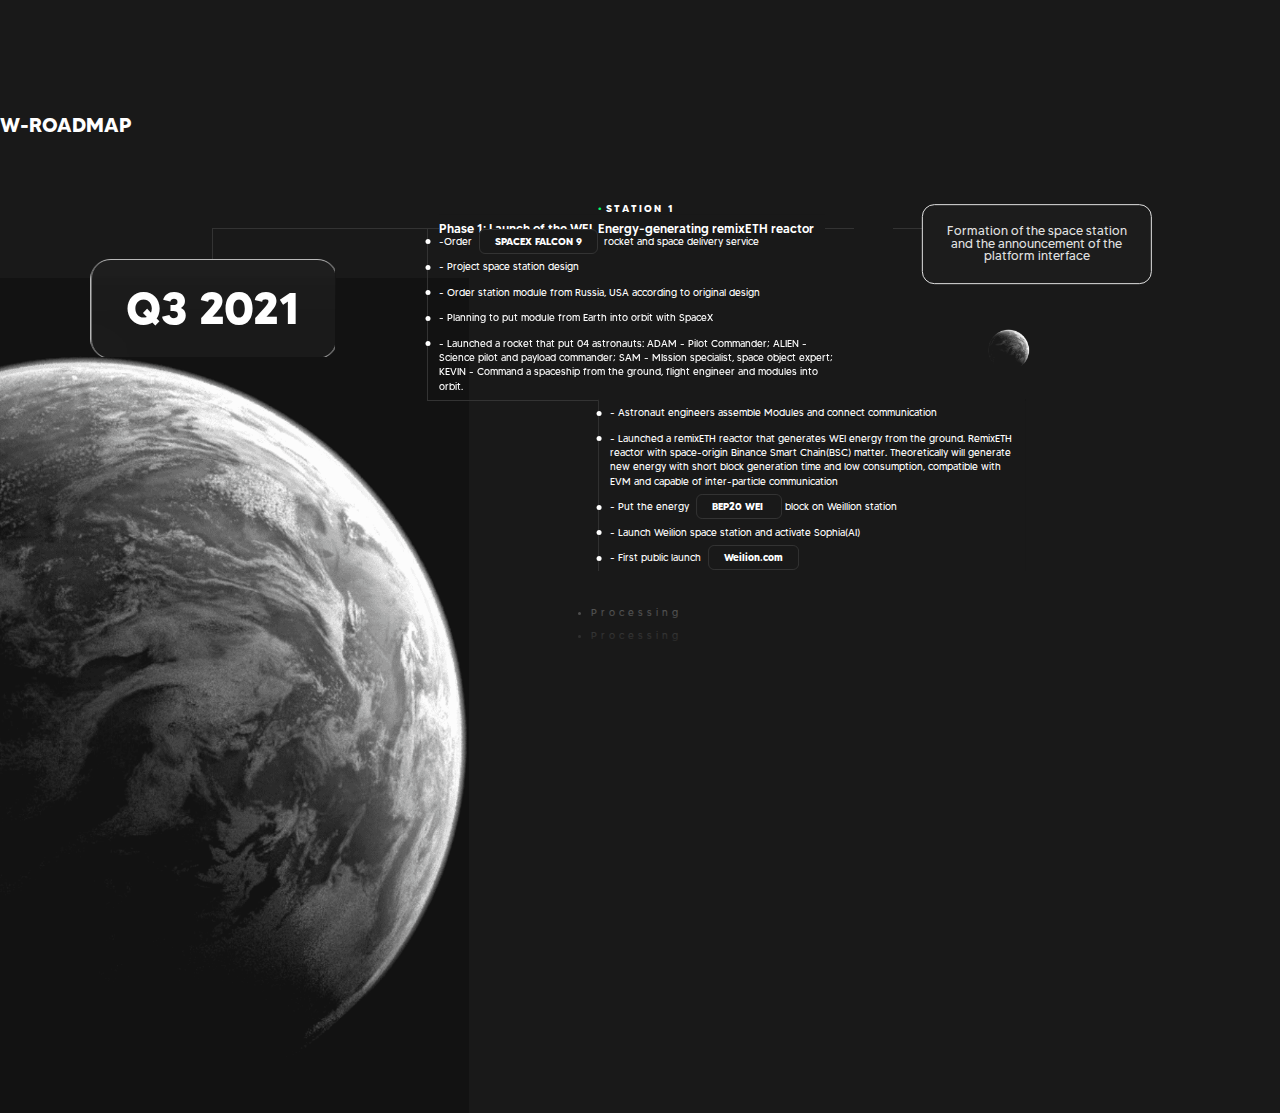
==== roadmap.html @ c8d4d37c "[update]" ====
<!DOCTYPE html>
<html lang="en">
  <head>
    <meta charset="UTF-8" />
    <meta http-equiv="X-UA-Compatible" content="IE=edge" />
    <meta name="viewport" content="width=device-width, initial-scale=1.0" />
    <!-- CSS only -->

    <link
      href="https://cdn.jsdelivr.net/npm/bootstrap@5.1.1/dist/css/bootstrap.min.css"
      rel="stylesheet"
      integrity="sha384-F3w7mX95PdgyTmZZMECAngseQB83DfGTowi0iMjiWaeVhAn4FJkqJByhZMI3AhiU"
      crossorigin="anonymous"
    />
    <link
      rel="stylesheet"
      href="https://cdnjs.cloudflare.com/ajax/libs/font-awesome/6.0.0-beta2/css/all.min.css"
      integrity="sha512-YWzhKL2whUzgiheMoBFwW8CKV4qpHQAEuvilg9FAn5VJUDwKZZxkJNuGM4XkWuk94WCrrwslk8yWNGmY1EduTA=="
      crossorigin="anonymous"
      referrerpolicy="no-referrer"
    />
    <title>Document</title>
    <link rel="stylesheet" type="text/css" href="style.css" />
    <link rel="stylesheet" type="text/css" href="./assets/css/roadmap.css" />
  </head>
  <div class="content_W_Roadmap" id="roadmap">
    <div class="content_W_Roadmap_item_overlay"></div>
    <div>
      <div class="content_W_Roadmap_item">
        <h1 class="text-center" style="color: white; padding: 5rem 0px 5rem 0">
          W-ROADMAP
        </h1>
        <h4 class="text-center">STATION 1</h4>

        <div class="wrap-roadmap mt-5 pt-5">
          <div class="left">
            <img src="./assets/images/img-left.png" alt="" />
            <div class="left-border"></div>
            <div class="content">
              <div class="overplays"></div>
              <div class="text">Q3 2021</div>
            </div>
          </div>
          <div class="center">
            <div class="main">
              <div class="title">
                Phase 1: Launch of the WEI. Energy-generating remixETH reactor
              </div>
              <div class="mt-4">
                -Order <span class="special">SPACEX FALCON 9</span> rocket and
                space delivery service
              </div>
              <div class="mt-4">- Project space station design</div>
              <div>
                - Order station module from Russia, USA according to original
                design
              </div>
              <div>
                - Planning to put module from Earth into orbit with SpaceX
              </div>
              <div class="mt-4 mb-4">
                - Launched a rocket that put 04 astronauts: ADAM - Pilot
                Commander; ALIEN - Science pilot and payload commander; SAM -
                MIssion specialist, space object expert; KEVIN - Command a
                spaceship from the ground, flight engineer and modules into
                orbit.
              </div>
            </div>
            <div class="seconds main">
              <div>
                - Astronaut engineers assemble Modules and connect communication
              </div>
              <div>
                - Launched a remixETH reactor that generates WEI energy from the
                ground. RemixETH reactor with space-origin Binance Smart
                Chain(BSC) matter. Theoretically will generate new energy with
                short block generation time and low consumption, compatible with
                EVM and capable of inter-particle communication
              </div>
              <div>
                - Put the energy <span class="special"> BEP20 WEI </span> block
                on Weillion station
              </div>
              <div>
                - Launch Weilion space station and activate
                <span class="font-bold">Sophia(AI)</span>
              </div>
              <div class="pb-5">
                - First public launch <span class="special">Weilion.com</span>
              </div>
            </div>
          </div>
          <div class="right">
            <div class="right-border"></div>
            <div class="right-box">
              Formation of the space station <br />
              and the announcement of the <br />
              platform interface
            </div>
            <img src="./assets/images/right-image.png" alt="" />
          </div>
        </div>

        <div class="content_W_Roadmap_item_2">
          <ul>
            <li>
              <p>Processing</p>
            </li>
            <li>
              <p>Processing</p>
            </li>
            <li>
              <p>Processing</p>
            </li>
          </ul>
        </div>
      </div>
    </div>
  </div>
  <body></body>
</html>
---- style.css ----
body {
  margin: 0;
  padding: 0;
}

@font-face {
  font-family: MADETOMMY;
  src: url(./assets/fonts/MADE\ TOMMY\ Bold_PERSONAL\ USE.otf);
  font-weight: bold;
  font-style: italic, oblique;
}
@font-face {
  font-family: MADETOMMY;
  src: url(./assets/fonts/MADE\ TOMMY\ Light_PERSONAL\ USE.otf);
  font-weight: light;
  font-style: italic, oblique;
}
@font-face {
  font-family: MADETOMMY;
  src: url(./assets/fonts//MADE\ TOMMY\ Regular_PERSONAL\ USE.otf);
  font-weight: normal;
  font-style: italic, oblique;
}
@font-face {
  font-family: MADETOMMY;
  src: url(./assets/fonts/MADE\ TOMMY\ Medium_PERSONAL\ USE.otf);
  font-weight: 500;
  font-style: italic, oblique;
}
@font-face {
  font-family: CourierNewPSMT;
  src: url(./assets/fonts/Courier\ New\ Regular.ttf);
  font-weight: normal;
  font-style: italic, oblique;
}
/* @font-face {
  font-family: MADETOMMY;
  src: url(./assets/fonts/MADE\ TOMMY\ Light_PERSONAL\ USE.otf);
  font-weight: bold;
  font-style: italic, oblique;
} */
* {
  font-family: MADETOMMY;
}
#background-video,
.background-video {
  width: 100%;
  height: 100%;
  object-fit: cover;
  position: absolute;
  left: 0;
  right: 0;
  top: 0;
  bottom: 0;
  z-index: -1;
}
.main {
  position: relative;
  height: 800px;
  width: 100%;
  /* background: black; */
}
.img-radar {
  position: absolute;
  left: -133px;
  top: -39px;
}
.img-radar img {
  height: 100%;
}
.title-banner-bottom {
  justify-content: space-evenly;
}
.img-moon {
  position: absolute;
  right: 41px;
  top: 10px;
}
.img-ship-radar {
  position: absolute;
  right: 147px;
  top: 193px;
}
.exchange-NFT {
  position: absolute;
  right: 61px;
  top: 230px;
  color: white;
  text-align: center;
}
.exchange_style::before {
  content: "\2022";
  color: #00ff66;
  font-weight: bold;
  display: inline-block;
  width: 1em;
  margin-left: -1em;
}
.content-main {
  position: absolute;
  color: white;
  text-align: center;
  bottom: 0;
  left: 0;
  right: 0;
  z-index: 100;
}
nav ul {
  display: flex;
  justify-content: center;
  list-style: none;
}
nav ul li a {
  font-size: 16px;
  text-decoration: none;
  margin: 19px;
  padding: 15px 0;
  color: white;
  opacity: 0.5;
  /* border-bottom: 1px solid white; */
}
.content-main-responsive-item_video {
  display: flex;
  justify-content: center;
  align-items: center;
  position: absolute;
  bottom: 0;
}
.content-main-responsive-item p {
  font-size: 7px;
  letter-spacing: 0.25px;
  color: #b8b8b8;
}
.p_number {
  margin-bottom: 0;
}
.wellion-container {
  padding-bottom: 5rem;
}
.box-card-right {
  padding-left: 35px !important;
}
.advantaged-container {
  margin-bottom: 4rem;
}
@media screen and (min-width: 1920px) {
  #navbarNavDropdown {
    justify-content: flex-end !important;
  }
}
@media screen and (min-width: 480px) {
  .twitter_insta {
    margin: 0 !important;
  }
  #navbarNavDropdown {
    display: flex;
    justify-content: space-around;
  }
}
@media screen and (max-width: 480px) {
  .content_generate_contructor_left {
    margin-left: 0rem !important;
  }
}
@media screen and (max-width: 768px) {
  .title-weilion {
    padding: 40px 0px 20px 0px !important;
  }
  .btn-shine {
    margin-top: 0 !important;
  }
  .content_generate_contructor_left {
    margin-left: 0rem !important;
  }
  .content_generate_contructor_left {
    text-align: center;
  }
  .content_W_Team_responsive {
    display: block !important;
  }
  .box-card-right {
    padding: 0 !important;
  }
  .box-card-right .content_generate_margin {
    max-width: 460px;
    margin: 0 auto;
  }
  .box-card-right .content_generate_cost_right {
    max-width: 460px;
    margin: 0 auto;
  }
}

.logo_space {
}

@media screen and (max-width: 1200px) {
  .content_W_Team_content_item {
    display: none !important;
  }
}
@media screen and (max-width: 480px) {
  .content_concept img {
    height: 70px !important;
    object-fit: contain !important;
    width: 100%;
  }
  .content_concept img.logo_nasa,
  .content_concept img.nasa {
    width: 100px !important;
  }
  .binance {
    width: 100%;
  }
  .content_purpose_advantaged {
    padding: 0px 20px;
    overflow: hidden;
  }

  .launch_location_responsive {
    display: flex !important;
  }
  .launch_location {
    display: none !important;
  }
  .content_W_Orbit {
    background-image: none !important;
    height: 438px !important;
    background-color: #0d0d0d !important;
  }
  .launch2 {
    display: block !important;
  }

  .launch {
    display: none;
  }
  .content_generate_contructor_left p {
    padding: 20px !important;
    width: 300px !important;
  }
  .chat1 {
    display: block;
  }
  .chat {
    display: none !important;
  }
  .iframe_res {
    width: 150px !important;
    height: 120px !important;
  }
  #background-video_astronaut {
    height: 52vh;
  }
  .content_astronaut {
    height: auto !important;
    width: auto !important;
    /* border: 1px solid #000000; */
  }
  .insta_pc {
    display: none;
  }
  .insta_responsive {
    display: block !important;
  }
  .content_W-Comunication {
    height: 383px !important;
    background-color: #0d0d0d !important;
  }
  .content_concept_item {
    margin: 0 20px !important;
  }
  .logo_space {
    margin-top: 20px !important;
    margin-right: 0 !important;
  }

  .nasa {
    width: 48.5px;
    height: 10px;
  }
  .logo_nasa {
    width: 35px;
    height: 17.5px;
  }
  .space_x {
    width: 99px;
    height: 32.7px;
  }
  .Concept {
    font-size: 19px !important;
    line-height: 10px;
    color: #e1e1e1;
    margin-bottom: 50px;
  }

  .COMUNICATION {
    font-size: 22px;
    letter-spacing: 0.36px;
    color: #f1f1f1;
  }
  .content-main-responsive {
    display: block !important;
  }
  .content_purpose_advantaged {
    height: 730px !important;
  }
  .content_purpose_advantaged_item {
    width: 100% !important;
  }

  .nav-link {
    cursor: pointer;
    margin: 0;
  }
  .icon-close {
    margin-right: 10px;
    margin-top: 10px !important;
  }
  .nav-item {
    cursor: pointer !important;
    text-align: left;
    padding-left: 22px;
    padding-right: 22px;
  }
  .content_purpose_advantaged_black {
    border: 1px solid gray;
    width: 100% !important;
    margin-bottom: 16px;
    padding: 25px;
  }
  .content_generate_contructor_right_item2 {
    padding-left: 0px !important;
    text-align: center !important;
  }
  .content_generate_contructor_right_item2_span {
    font-size: 11px;
    font-weight: normal !important;
  }
  .content_generate_cost {
    border: 1px solid #ff6d00;
    text-align: center;
    border-radius: 5px;
    margin: 0 35px;
    padding: 22px;
  }
  .million {
    display: block;
    font-weight: bold;
  }
  .wellion {
    font-weight: bold;
  }
  .hr-range {
    display: none;
  }
  .content_generate_contructor_right_orbital {
    display: block !important;
  }
  .btn_W-Comunication {
    font-size: 12px !important;
    line-height: 1px !important;
    letter-spacing: 0.18px !important;
    padding: 10px 25px;
  }
  .content-astronaut {
    height: 157px !important;
  }
  .navbar-nav {
    cursor: pointer !important;
    width: 200px;
    position: absolute;
    right: 30px;
    padding: 0.5px 0 14px 13.5px;
    background-color: #1c1c1c;
    top: 20px;
    right: 7px;
    z-index: 2;
  }
  .navbar-toggle-mb {
    display: block !important;
    text-align: right;
    padding-right: 7px;
    margin-bottom: 0;
    padding-top: 0px;
    padding-bottom: 10px;
    background: transparent;
  }
  .content_purpose_advantaged .nav-tabs .nav-link:hover {
    border-bottom: none;
  }
  .content_purpose_advantaged .nav-tabs .nav-link.active {
    border-bottom: none;
  }
  .content_generate_contructor_left_p {
    width: 100%;
    font-size: 12px !important;
  }
  .content_generate_margin {
    margin: 0 5px !important;
  }
  .may122021 {
    font-size: 15px;
  }
  .content_generate_manufacturer {
    margin: 0 32px;
    font-size: 9px;
    margin-top: 40px;
  }
  .title {
    display: none;
  }
  .content_purpose_advantaged_none {
    display: flex !important;
    font-size: 13px;
    padding-right: 69px;
  }
  .content_purpose_advantaged_tabs {
    margin: 0 !important;
    margin-top: 30px !important;
    height: 331px !important;
  }
  .tab-content {
    padding: 0 10px !important;
  }
  .tabs-purpose {
    font-size: 12px;
  }
  .img-radar {
    position: absolute;
    left: -389px;
    top: 73px;
  }
  .img-moon {
    display: none;
  }
  .content-main {
    display: none;
  }
  .hr_concrept {
    margin-top: 11px !important;
  }
  .content_W_Roadmap_item_2 {
    margin-right: 34px !important;
  }
  .imgCarousel {
    height: 300px;
  }
  .img-ship-radar {
    top: 134px;
    right: 61px;
  }
  .content_W_Team_content_item {
    display: none !important;
  }
  .content_W_Team_responsive {
    display: block !important;
  }
  .tabs-purpose p {
    font-size: 11px;
  }
  .p_style {
    padding: 0 !important;
    max-width: 90% !important;
  }
  .exchange-NFT {
    right: 8px;
    top: 161px;
  }
  .exchange_style {
    font-size: 11px;
  }
  .NFT {
    font-size: 12px;
  }
}
.shadow-overlay {
  position: absolute;
  bottom: -1px;
  background-image: linear-gradient(to bottom, rgba(0, 0, 0, 0) -3%, #000 93%);
  height: 100px;
  width: 100%;
}
.navbar {
  z-index: 11;
}
.navbar-toggle-mb {
  display: none;
}
.tab-pane {
  margin-top: 1rem;
}
.nav-tabs {
  margin-top: 2rem;
}
.tab-content {
  font-size: 14;
  padding: 0 60px;
  margin-bottom: 3.5rem;
}
nav ul li a:hover {
  border-bottom: 1px solid;
  margin-bottom: -1px;
  color: white;
  opacity: 1;
}
.navbar-brand {
  padding: 0 !important;
  z-index: 100;
  font-family: CourierNewPSMT;
  letter-spacing: 3px;
}
.content_generate {
  height: 100%;
  background-color: black;
}
.content_generate_title {
  text-align: center;
  color: white;
  margin-top: 74px;
  font-weight: bold;
}
.content_generate_contructor_left {
  margin-left: 4rem;
}
.content_generate_contructor_left p {
  padding: 50px;
  width: 469px;
  color: white;
  font-size: 13px;
  text-align: left;
}
.modal-dialog {
  max-width: 653px !important;
}
.content_generate_contructor_right {
  padding: 36px;
  width: 301px;
  height: 414px;
  background-color: #ff6d00;
  border-radius: 10px;
  display: flex;
  justify-content: center;
  align-items: center;
}
.content_generate_contructor_right_item {
  text-align: center;
  color: #e1e1e1;
}
.content_generate_contructor_right_item2 {
  padding-left: 15px;
  text-align: left;
}
.content_generate_contructor_right_orbital {
  display: flex;
}
.content_generate_manufacturer {
  color: #b8b8b8;
  font-size: 11px;
  padding-top: 16px;
}
.generate {
  font-size: 36px;
  font-weight: bold;
}

.upto {
  font-weight: bold;
  font-size: 21px;
}
.one {
  font-size: 118px;
  font-weight: bold;
}
.billion {
  font-weight: bold;
  font-size: 40px;
  margin-bottom: 0;
}
.energy {
  font-size: 17px;
}
/* content_purpose_advantaged */
.imgCarousel {
  /* margin-left: 300px; */
  /* margin-left: 290px; */
}
.content_purpose_advantaged {
  height: 100%;
  position: relative;
  background-color: #191919;
  height: 600px;
  height: 400;
  -webkit-filter: grayscale(100%); /* Safari 6.0 - 9.0 */
  filter: grayscale(100%);
  background-image: url("./assets/images/bg-purpose.png");
  background-repeat: no-repeat;
  background-size: cover;
  background-position: center center;
  background-color: black;
}
.content_purpose_advantaged_tabs {
  max-width: 600px;
  border: 2px solid #b8b8b8;
  background-color: #191919;
  margin-top: 60px;
  --all: 0px;
  --b: white;

  /* width:200px;
  height:150px; */
  display: inline-block;
  border: 4px solid var(--b);
  background: linear-gradient(
        45deg,
        var(--b) 0 calc(var(--bottom-left, var(--all)) + 5px),
        transparent 0
      )
      bottom left / 50% 50%,
    linear-gradient(
        -45deg,
        var(--b) 0 calc(var(--bottom-right, var(--all)) + 5px),
        transparent 0
      )
      bottom right/50% 50%,
    linear-gradient(
        135deg,
        var(--b) 0 calc(var(--top-left, var(--all)) + 5px),
        transparent 0
      )
      top left / 50% 50%,
    linear-gradient(
        -135deg,
        var(--b) 0 calc(var(--top-right, var(--all)) + 5px),
        transparent 0
      )
      top right / 50% 50%,
    var(--img, #191919);
  background-origin: border-box;
  background-repeat: no-repeat;
  -webkit-mask: linear-gradient(
        45deg,
        transparent 0 var(--bottom-left, var(--all)),
        #fff 0
      )
      bottom left,
    linear-gradient(
        -45deg,
        transparent 0 var(--bottom-right, var(--all)),
        #fff 0
      )
      bottom right,
    linear-gradient(135deg, transparent 0 var(--top-left, var(--all)), #fff 0)
      top left,
    linear-gradient(-135deg, transparent 0 var(--top-right, var(--all)), #fff 0)
      top right;
  -webkit-mask-size: 50.5% 50.5%;
  -webkit-mask-repeat: no-repeat;
}
.content_purpose_advantaged_tabs .nav-link {
  color: white !important;
}
.content_purpose_advantaged_black {
  background-color: #191919;
  width: 203px;
  height: 53px;
  display: flex;
  align-items: center;
  justify-content: center;
  border-radius: 8px;
  box-shadow: 1px 2.5px 3.5px 0 rgba(0, 0, 0, 0.5);
}
marquee {
  color: white;
  font-size: 12px;
}
.item-info-bottom-banner-chart {
  max-width: 270px;
}
.item-info-bottom-banner p {
  line-height: 1.19;
  letter-spacing: 1.8px;
  font-size: 14px;
}
.content_purpose_advantaged_none {
  display: none;
}
.content_purpose_advantaged_black span {
  color: #b8b8b8;
  font-size: 14px;
  font-weight: 500;
  font-stretch: normal;
  font-style: normal;
  line-height: 2.38;
  letter-spacing: 0.72px;
}
.content_purpose_advantaged_item {
  text-align: center;
}
.content_purpose_advantaged_item .title {
  font-size: 13px;
  color: #696969;
}
#nav-tab {
  border-bottom: none;
}
.content_purpose_advantaged .nav {
  justify-content: center;
}
.content_purpose_advantaged .nav-tabs .nav-link.active {
  color: white;
  background-color: transparent;
  border-color: transparent;
  border-bottom: 1px solid white;
}
.content_purpose_advantaged .nav-tabs .nav-link:hover {
  border-color: transparent;
  border-bottom: 1px solid white;
}
.btn-purpose {
  color: white;
  font-weight: bold;
  margin: 0 10px;
}

/* astronault */
.content-astronaut {
  background-image: url("./assets/images/astronaut.png");
  height: 529px;
  background-repeat: no-repeat;
  background-size: cover;
  width: 100%;
  background-position: center;
}
/* W_orbit */
.content_W_Orbit {
  background-image: url("./assets/images/moon-space.png");
  height: 835px;
  background-size: cover;
  color: white;
}
/* footer */
.content_concept {
  /* background-color: #191919; */
  height: 400px;
  display: flex;
  justify-content: center;
  align-items: center;
  /* border-bottom: 1px solid #696969; */
  position: relative;
  width: 100%;
  transform: scale(1.006);
}
.content_concept img {
  height: 20px;
  object-fit: contain;
}
.tabs-purpose {
  color: white;
  margin: 2rem 0 1rem 0;
  padding: 0 16px;
  font-size: 13px;
}
.tabs-purpose p {
  margin: 0;
  line-height: 1.5;
  font-weight: light;
}
.content_concept_item {
  text-align: center;
  color: #696969;
  width: 80%;
  max-width: 1100px;
}
.Concept {
  color: white;
  display: block;
  margin-bottom: 100px;
  font-size: 2rem;
}
.logo_space {
  margin-top: 50px;
  margin-right: 21px;
}
.logo_space .binance,
.space_x {
  object-fit: contain;
}

.logo_space > div {
  display: flex;
  align-items: center;
  justify-content: center;
}
/* .logo_space img {
  height: 50px;
  width: 100%;
  object-fit: contain;
} */
.content_W-Comunication {
  background-color: #191919;
  height: 550px;
  display: flex;
  justify-content: center;
  align-items: center;
}
.content_W-Comunication_item {
  color: #e1e1e1;
  text-align: center;
}
.btn_W-Comunication {
  background-color: #191919;
  border: 1px solid white;
  border-radius: 6px;
  color: white;
  font-size: 13px;
  padding: 10px 50px;
}
.content_W-Comunication_item .icon {
  margin: 51px 15px 49px 15px;
  background-color: white;
  color: #191919;
  padding: 8px;
  border-radius: 5px;
}
.content_W_Team {
  background-color: #191919;
  border-bottom: 1px solid rgba(196, 194, 194, 0.2);
  height: 100%;
}
.content_W_Team_content_item {
  position: relative;
}
.content_W_Team_content_item img {
  transition: transform 0.3s ease-in-out;
}
.content_W_Team_content_item img:hover {
  transform: scale(0.9);
}
.item-trans {
  transform: translateY(-40px);
  bottom: unset !important;
}
.text_item p {
  padding: 0 35px;
  font-weight: 100;
}
.text_item {
  padding: 0 30px;
  width: 100%;
  position: absolute;
  bottom: -57px;
  text-align: center;
}
.text_item h2 {
  font-weight: bold;
}
.text_item1,
.text_item2 {
  width: 100%;
  top: calc(100% - 53px);
}
.content_W_Team_content_item .hover {
  display: none;
  color: white;
}

.content_W_Team_content_item:hover .hover {
  display: block;
}
.content_W_Team_content_item:hover .none-hover {
  display: none;
}
.text_item2 {
  width: 100%;
}
.line-content::after {
  left: 0;
  position: absolute;
  content: "";
  height: 1px;
  background-color: rgb(90, 90, 90);
  width: 100%;
  top: -30%;
  z-index: 1;
}
.line-content::before {
  position: absolute;
  content: "";
  height: 10px;
  background-color: rgb(255, 255, 255);
  width: 10px;
  left: 48.5%;
  border-radius: 50%;
  top: -35%;
  z-index: 112;
}
.line-content4::after {
  position: absolute;
  content: "";
  height: 30%;
  background-color: rgb(90, 90, 90);
  width: 1px;
  left: 50%;
  z-index: 1;
  bottom: 18%;
}
.line-content4::before {
  position: absolute;
  content: "";
  height: 10px;
  background-color: rgb(255, 255, 255);
  width: 10px;
  border-radius: 50%;
  bottom: 86px;
  left: 49%;
  z-index: 112;
}
.line-content2::after {
  top: -86px;
  position: absolute;
  content: "";
  height: 100%;
  background-color: rgb(90, 90, 90);
  width: 1px;
  left: 50%;
  z-index: 1;
}
.line-content2::before {
  position: absolute;
  content: "";
  height: 10px;
  background-color: rgb(255, 255, 255);
  width: 10px;
  border-radius: 50%;
  bottom: 86px;
  left: 49%;
  z-index: 112;
}
.img-content-team {
  position: relative;
  z-index: 11;
}
.line-content3::after {
  top: -86px;
  position: absolute;
  content: "";
  height: 100%;
  background-color: rgb(90, 90, 90);
  width: 1px;
  left: 50%;
  z-index: 1;
}
.line-content3::before {
  position: absolute;
  content: "";
  height: 10px;
  background-color: rgb(255, 255, 255);
  width: 10px;
  border-radius: 50%;
  bottom: 86px;
  left: 49%;
  z-index: 112;
}
.content_W_Roadmap_item {
  padding: 50px 0;
}
.content_W_Roadmap {
  background-color: #191919;
  height: 100%;
  position: relative;
}
.content_W_Roadmap_item_2 {
  display: flex;
  justify-content: center;
  color: white;
  padding: 15px 0;
  margin-right: 48px;
  letter-spacing: 4px;
}
.content_W_Roadmap_item_2 {
  padding: 15px 0;
}
.content_W_Roadmap_item h4::before {
  content: "\2022";
  color: #00ff66;
  font-weight: bold;
  display: inline-block;
  width: 1em;
  margin-left: -1em;
}
.content_W_Roadmap_item_overlay {
  position: absolute;
  width: 100%;
  /* background-color: red; */
  bottom: 64px;
  background-image: linear-gradient(
    to bottom,
    rgba(0, 0, 0, 0) -5%,
    #191919 84%
  );
  height: 200px;
}
.content_W_Roadmap_item h4 {
  text-align: center;
  color: white;
  font-weight: bold;
  letter-spacing: 2px;
}
.swiper-slide {
  align-self: stretch;
  flex-grow: 1;
}
.content_W_Team_responsive_border {
  border: 2px solid #757575;
  padding: 26px 10px 10px 10px;
  text-align: center;
  border-radius: 9px;
  background-color: #191919;
  flex: 1;
  min-height: 358px;
}
.swiper .swiper-wrapper {
  align-items: stretch;
  height: 100%;
}
.content_W_Team_responsive {
  display: none;
}
.img_responsive {
  height: 89px;
  margin: 0 auto;
}
.p_style {
  font-size: 13px;
  text-align: center;
  color: #b8b8b8;
  max-width: 50%;
  display: flex;
  margin: auto;
  justify-content: center;
  align-items: center;
  margin-top: 6rem;
  margin-bottom: 3rem;
}
.clear-margin {
  margin-right: 0 !important;
}
.content-main p {
  margin-bottom: 0 !important;
  color: #dddddd;
  opacity: 0.6;
}
.yt-banner {
  display: flex;
  justify-content: center;
  align-items: center;
}
.item-info-bottom-banner {
  max-width: 312px !important;
}
.content_generate_contructor_left_p {
  width: 400px;
  /* border: 1.5px solid white; */
  --all: 0px;
  --b: white;

  /* width:200px;
  height:150px; */
  display: inline-block;
  /* margin: 10px; */
  border: 4px solid var(--b);
  background: linear-gradient(
        45deg,
        var(--b) 0 calc(var(--bottom-left, var(--all)) + 5px),
        transparent 0
      )
      bottom left / 50% 50%,
    linear-gradient(
        -45deg,
        var(--b) 0 calc(var(--bottom-right, var(--all)) + 5px),
        transparent 0
      )
      bottom right/50% 50%,
    linear-gradient(
        135deg,
        var(--b) 0 calc(var(--top-left, var(--all)) + 5px),
        transparent 0
      )
      top left / 50% 50%,
    linear-gradient(
        -135deg,
        var(--b) 0 calc(var(--top-right, var(--all)) + 5px),
        transparent 0
      )
      top right / 50% 50%,
    var(--img, #191919);
  background-origin: border-box;
  background-repeat: no-repeat;
  -webkit-mask: linear-gradient(
        45deg,
        transparent 0 var(--bottom-left, var(--all)),
        #fff 0
      )
      bottom left,
    linear-gradient(
        -45deg,
        transparent 0 var(--bottom-right, var(--all)),
        #fff 0
      )
      bottom right,
    linear-gradient(135deg, transparent 0 var(--top-left, var(--all)), #fff 0)
      top left,
    linear-gradient(-135deg, transparent 0 var(--top-right, var(--all)), #fff 0)
      top right;
  -webkit-mask-size: 50.5% 50.5%;
  -webkit-mask-repeat: no-repeat;
}
.content_purpose_advantaged_overlay {
  position: absolute;
  top: -1px;
  background-image: linear-gradient(to top, rgba(0, 0, 0, 0) -3%, #000 93%);
  height: 80px;
  width: 100%;
}
.content_purpose_advantaged_overlay2 {
  position: absolute;
  bottom: -1px;
  background-image: linear-gradient(to bottom, rgba(0, 0, 0, 0) -3%, #000 93%);
  height: 100px;
  width: 100%;
}
.content-main-responsive {
  position: absolute;
  bottom: 63px;
  left: 0;
  right: 0;
  z-index: 111;
  display: none;
}

.title-team {
  font-size: 1.5rem;
  font-weight: 500;
}
.content_W_Team_content img {
  object-fit: contain;
}
.modal-content {
  background-color: transparent !important;
  border: none !important;
}
.modal-header {
  border-bottom: none !important;
}
.play {
  color: white;
  position: absolute;
}
.img-pop {
  position: relative;
}
.insta_responsive {
  display: none;
  margin: 0 auto;
}
.twitter_insta {
  margin: 30px 0 !important;
}
.content_astronaut {
  width: 100%;
  height: 100%;
  background-color: #191919;
  margin-bottom: -1px;
}
#background-video_astronaut {
  width: 100%;
  height: 100%;
  object-fit: cover;
  left: 0;
  right: 0;
  top: 0;
  bottom: 0;
  z-index: -1;
}
.carousel-item {
  text-align: center;
}
.chat {
  display: none;
}
.launch {
  margin-top: 38px;
}
.launch2 {
  margin-top: 41px;
  display: none;
}
.content_generate_contructor_right_item2_span {
  color: #c8c8c8;
  font-weight: bold;
  font-size: 12px;
}
.launch_location_responsive {
  display: none;
}

.line-1 {
  position: relative;
  top: 50%;
  width: 24em;
  margin: 0 auto;
  border-right: 2px solid rgba(255, 255, 255, 0.75);
  font-size: 180%;
  text-align: center;
  white-space: nowrap;
  overflow: hidden;
  transform: translateY(-50%);
}

/* Animation */
.anim-typewriter {
  animation: typewriter 4s steps(44) 1s 1 normal both,
    blinkTextCursor 500ms steps(44) infinite normal;
}
@keyframes typewriter {
  from {
    width: 0;
  }
  to {
    width: 24em;
  }
}
@keyframes blinkTextCursor {
  from {
    border-right-color: rgba(255, 255, 255, 0.75);
  }
  to {
    border-right-color: transparent;
  }
}

.swiper-slide {
  text-align: center;
  font-size: 18px;
  /* background: #fff; */
  /* width: 250px;
  height: 95.5px; */
  /* Center slide text vertically */
  max-width: 300px;
  min-width: 300px;
  display: -webkit-box;
  display: -ms-flexbox;
  display: -webkit-flex;
  display: flex;
  -webkit-box-pack: center;
  -ms-flex-pack: center;
  -webkit-justify-content: center;
  justify-content: center;
  -webkit-box-align: center;
  -ms-flex-align: center;
  -webkit-align-items: center;
  align-items: center;
  height: auto;
}

#app {
  font-size: 12px;
  font-weight: 300;
  font-style: normal;
  line-height: 1.67;
  letter-spacing: normal;
  text-align: left;
  color: #f1f1f1;
}

#app .Typewriter__wrapper {
  color: #f1f1f1;
  opacity: 0.5;
}

.overplay {
  position: absolute;
  top: 0;
  left: 0;
  width: 100%;
  height: 100%;
  background: #000;
}

video {
  pointer-events: none;
  width: 100%;
}
#app2 .Typewriter__wrapper {
  color: #f1f1f1;
  font-size: 7px;
  opacity: 0.5;
}
.related {
  position: relative;
}
#app2 {
  position: absolute;
  bottom: 100%;
}

.chat1 {
  display: none;
}
.chat {
  display: block !important;
}

/* what a weilion  */

.title-weilion {
  position: relative;
  padding: 100px 0px 47px 0px;
  width: 100%;
}
.btn-shine {
  position: absolute;
  top: 50%;
  left: 50%;
  transform: translate(-50%, -50%);
  padding: 12px 48px;
  color: #fff;
  background: linear-gradient(to right, #4d4d4d 0, #fff 10%, #4d4d4d 20%);
  background-position: 0;
  -webkit-background-clip: text;
  -webkit-text-fill-color: transparent;
  animation: shine 3s infinite linear;
  animation-fill-mode: forwards;
  -webkit-text-size-adjust: none;
  text-decoration: none;
  white-space: nowrap;
  margin: 0;
  margin-top: 2rem;
}
@-moz-keyframes shine {
  0% {
    background-position: 0;
  }
  60% {
    background-position: 380px;
  }
  100% {
    background-position: 380px;
  }
}
@-webkit-keyframes shine {
  0% {
    background-position: 0;
  }
  60% {
    background-position: 380px;
  }
  100% {
    background-position: 380px;
  }
}
@-o-keyframes shine {
  0% {
    background-position: 0;
  }
  60% {
    background-position: 380px;
  }
  100% {
    background-position: 380px;
  }
}
@keyframes shine {
  0% {
    background-position: 0;
  }
  60% {
    background-position: 380px;
  }
  100% {
    background-position: 380px;
  }
}

/* menu  */
.blink-text-menu {
  display: flex;
  flex-direction: column;
  list-style-type: none;
}
.blink-text-menu li a {
  position: relative;
  display: flex;
  padding: 6px;
  color: #fff;
  font-family: Lato, sans-serif;
  text-decoration: none;
}
.blink-text-menu li a span {
  position: relative;
  overflow: hidden;
  transition: 0.6s;
}
.blink-text-menu li a span .out {
  display: inline-flex;
}
.blink-text-menu li a span .in {
  position: absolute;
  left: 0;
  opacity: 0;
  transform: translateX(100%);
}
.blink-text-menu li a:hover span .out {
  opacity: 0;
  transform: translateX(-100%);
}
.blink-text-menu li a:hover span .in {
  opacity: 1;
  transform: translateX(0);
}

#container {
  width: 100%;
  height: 100%;
  overflow-y: auto;
}

#source {
  white-space: pre-wrap;
  font-size: 12px;
  font-weight: 300;
  font-style: normal;
  line-height: 1.67;
  letter-spacing: normal;
  text-align: left;
  color: #f1f1f1;
  /* pre-wrap	Whitespace is preserved by the browser. Text will wrap when necessary, and on line breaks */
}

.blurred {
  filter: blur(0.8px);
}

#access-msg {
  font-size: 3rem;
  text-align: center;
  border: 2px solid;
  padding: 1.5rem;

  position: absolute;
  z-index: 99;
  top: 50%;
  left: 50%;
  transform: translate(-50%, -50%);
}

.d-none {
  display: none;
}

.success {
  color: #10ff00;
  display: block;
  animation: accessAnimation 0.5s 2 0s linear;
}

.denied {
  color: red;
  display: block;
  animation: accessAnimation 0.5s 2 0s linear;
}

@keyframes accessAnimation {
  0% {
    opacity: 1;
  }

  50% {
    opacity: 0;
  }

  100% {
    opacity: 1;
  }
}


#container .source { 
  height: 400px;
}
---- assets/css/roadmap.css ----
html,
body {
  font-size: 10px;
  background: #191919;
}
.wrap-roadmap {
  display: flex;
}
.left {
  width: 100px;
  height: 30px;
}
.wrap-roadmap > div {
  flex: 1;
}
.wrap-roadmap h4 {
  font-size: 2.25rem;
}
.wrap-roadmap .main {
  font-size: 1rem;
  line-height: 1.43;
  font-weight: normal;
  color: #fff;
  border-left: solid 1px #333;
  border-top: solid 1px #333;
  border-bottom: solid 1px #333;
  height: auto;
}

.wrap-roadmap .main .special {
  padding: 0.5rem 1.5rem;
  font-weight: bold;
  font-size: 1rem;
  letter-spacing: normal;
  color: #fff;
  border: solid 1px #333;
  background-color: #191919;
  border-radius: 6px;
  margin: 0px 0.375rem;
  /* box-shadow: 0 1.5px 3px 0 */
}

.wrap-roadmap .main div {
  /* margin: 9px 0; */
  padding: 0.563rem 1.125rem;
  position: relative;
}
.wrap-roadmap .main .title {
  /* margin: 9px 0; */
  background: #191919;
  position: absolute;
  top: 0px;
  left: 1.125rem;
  padding-left: 0;
  transform: translateY(-50%);
  font-size: 1.25rem;
  font-weight: 500;
  white-space: nowrap;
}

.wrap-roadmap .main div:not(.title)::after {
  content: "";
  display: block;
  width: 0.5rem;
  height: 0.5rem;
  border-radius: 30px;
  background-color: #fff;
  position: absolute;
  top: 1rem;
  left: 0;
  transform: translateX(-50%);
}

.wrap-roadmap .seconds {
  transform: translateX(40%);
  background: #191919;
  border: none;
  border-left: solid 1px #333;
  border-top: solid 2px #191919;
  margin-top: -2px;
}

.wrap-roadmap .left {
  position: relative;
}

.wrap-roadmap .left .content {
  width: 24.5rem;
  height: 9.75rem;
  overflow: hidden;
  position: absolute;
  top: 3.125rem;
  left: 50%;
  transform: translateX(-50%);
  display: flex;
  justify-content: center;
  align-items: center;
}

.wrap-roadmap .left .overplays {
  width: 100%;
  height: 100%;
  border-radius: 20px;
  -webkit-backdrop-filter: blur(22px);
  backdrop-filter: blur(22px);
  border: solid 1px #e1e1e1;
  background-color: rgba(58, 58, 58, 0.26);
  opacity: 0.8;
  position: absolute;
  top: 0;
  left: 0;
  z-index: -1;
}

.wrap-roadmap .left .left-border {
  width: 50%;
  height: 3.125rem;
  border-left: solid 1px #333;
  border-top: solid 1px #333;
  position: absolute;
  right: 0;
}
.wrap-roadmap .left img {
  position: absolute;
  margin-top: 5rem;
  width: 110%;
}
.wrap-roadmap .left .text {
  color: #fff;
  font-weight: bold;
  font-size: 4.5rem;
}

.right-box {
  padding: 2rem 2.375rem;
  border-radius: 1.25rem;
  border: solid 1px #e1e1e1;
  background-color: #1c1c1c;
  width: fit-content;
  text-align: center;

  line-height: 1;
  letter-spacing: normal;
  text-align: center;
  color: #e1e1e1;
  font-size: 1.25rem;
  transform: translate(30%, -30%);
}
.wrap-roadmap .right {
  position: relative;
}
.wrap-roadmap .right .right-border {
  width: 50%;
  border-top: solid 1px #333;
  position: absolute;
  left: 0;
  margin-left: 40px;
}
.wrap-roadmap .right img {
  width: 10.875rem;
  margin-left: 10rem;
  margin-top: 1.25rem;
}

@media screen and (min-width: 1920px) {
  html,
  body {
    font-size: 14px;
  }
}
@media screen and (min-width: 1400px) {
  html,
  body {
    font-size: 13px;
  }
}
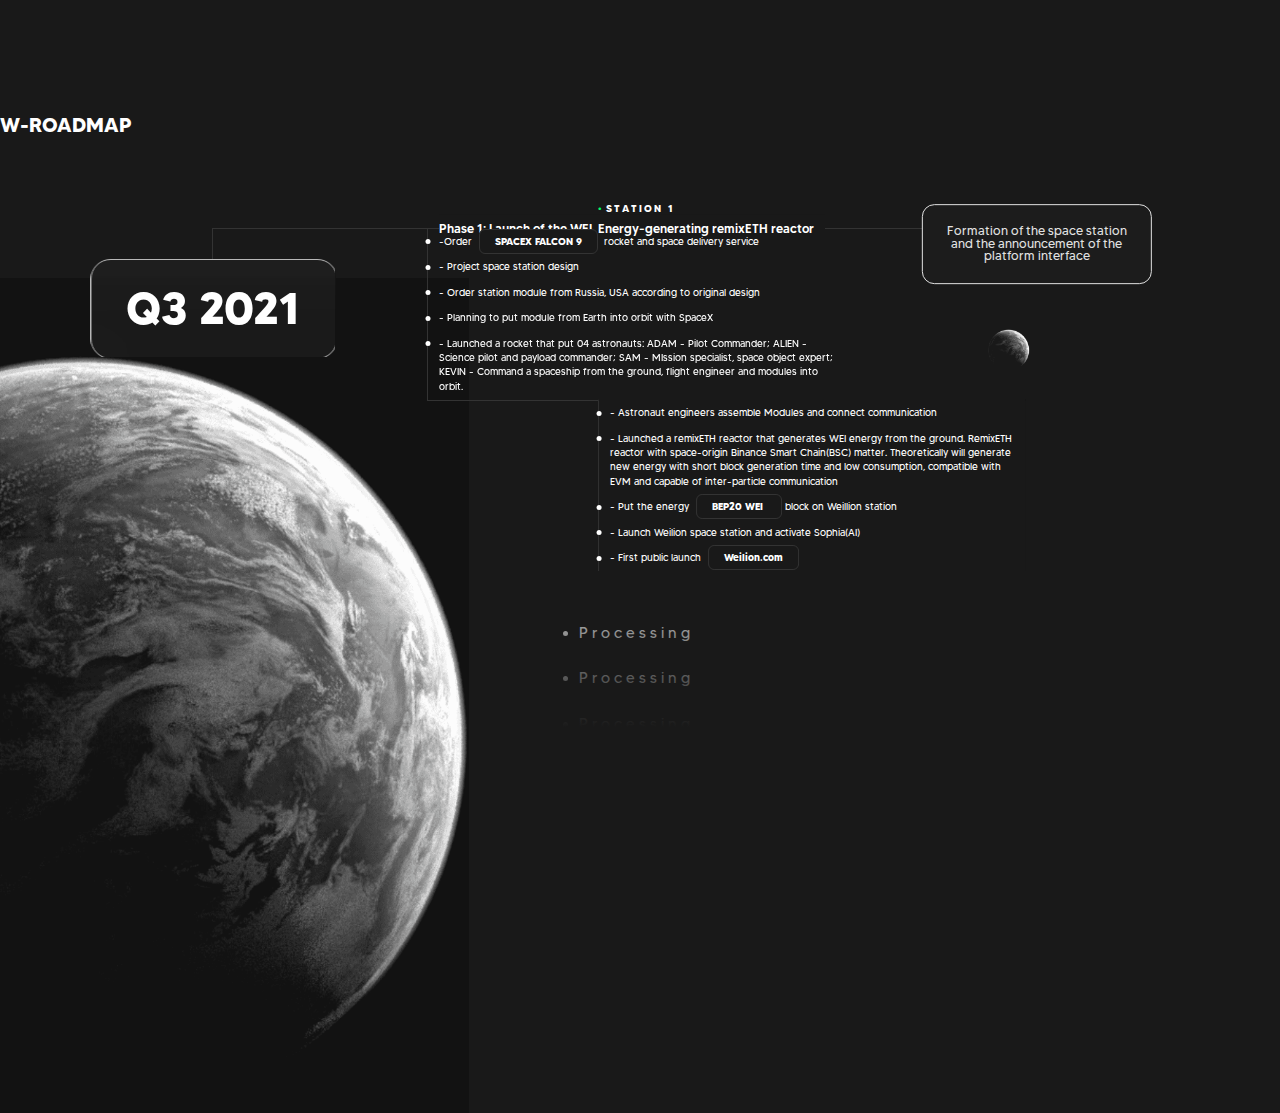
==== commit d8c71afc: "[update]" ====
--- a/roadmap.html
+++ b/roadmap.html
@@ -77,7 +77,7 @@
                 short block generation time and low consumption, compatible with
                 EVM and capable of inter-particle communication
               </div>
-              <div>
+              <div class="mt-4">
                 - Put the energy <span class="special"> BEP20 WEI </span> block
                 on Weillion station
               </div>
@@ -101,8 +101,8 @@
           </div>
         </div>
 
-        <div class="content_W_Roadmap_item_2">
-          <ul>
+        <div class="content_W_Roadmap_item_2 ">
+          <ul class="mt-5">
             <li>
               <p>Processing</p>
             </li>
--- a/assets/css/roadmap.css
+++ b/assets/css/roadmap.css
@@ -83,6 +83,10 @@
 .wrap-roadmap .left {
   position: relative;
 }
+.wrap-roadmap .center {
+  position: relative;
+  z-index: 1;
+}
 
 .wrap-roadmap .left .content {
   width: 24.5rem;
@@ -154,12 +158,17 @@
   border-top: solid 1px #333;
   position: absolute;
   left: 0;
-  margin-left: 40px;
+  z-index: 0;
 }
 .wrap-roadmap .right img {
   width: 10.875rem;
   margin-left: 10rem;
   margin-top: 1.25rem;
+}
+
+.content_W_Roadmap_item_2 li {
+  font-size: 1.5rem;
+  margin-top: 2.75rem;
 }
 
 @media screen and (min-width: 1920px) {
